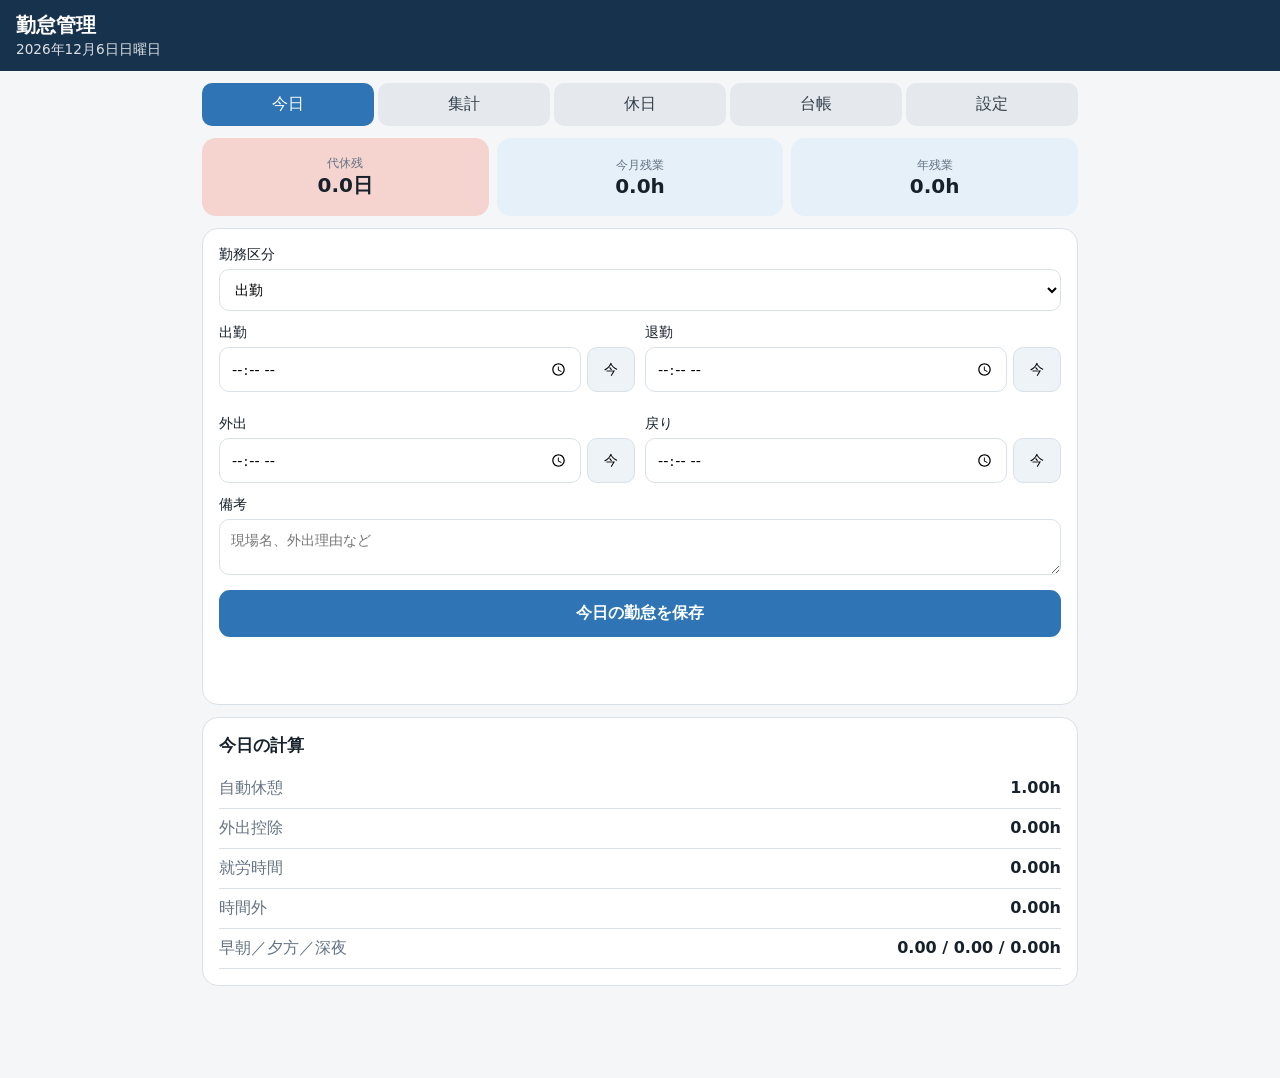
==== index (1).html @ b5100d6b "Add files via upload" ====
<!doctype html>
<html lang="ja">
<head>
  <meta charset="utf-8">
  <meta name="viewport" content="width=device-width,initial-scale=1,viewport-fit=cover">
  <meta name="theme-color" content="#17324d">
  <meta name="description" content="個人・小規模事業者向け勤怠管理PWA">
  <style>
:root{--navy:#17324d;--blue:#2f75b5;--bg:#f4f6f8;--card:#fff;--text:#17212b;--muted:#657383;--border:#d9e1e8;--danger:#f5d4d0;--warn:#fce7c2;--success:#dcefd8;--accent:#e5f0f8}*{box-sizing:border-box}body{margin:0;font-family:system-ui,-apple-system,"Segoe UI",sans-serif;background:var(--bg);color:var(--text)}button,input,select,textarea{font:inherit}.app-header{position:sticky;top:0;z-index:10;background:var(--navy);color:#fff;padding:12px 16px;display:flex;justify-content:space-between;align-items:center}.app-header h1{margin:0;font-size:1.25rem}.app-header p{margin:2px 0 0;font-size:.85rem;opacity:.85}main{max-width:900px;margin:auto;padding:12px 12px 80px}.tabs{display:grid;grid-template-columns:repeat(5,1fr);gap:4px;margin-bottom:12px}.tab{border:0;padding:11px 4px;border-radius:10px;background:#e5e9ed;color:#34404c}.tab.active{background:var(--blue);color:#fff}.view{display:none}.view.active{display:block}.card{background:var(--card);border:1px solid var(--border);border-radius:16px;padding:16px;margin-bottom:12px}.card h2{font-size:1.05rem;margin:0 0 12px}.status-grid{display:grid;grid-template-columns:repeat(3,1fr);gap:8px;margin-bottom:12px}.status-grid.four{grid-template-columns:repeat(4,1fr)}.metric{background:var(--accent);border-radius:14px;padding:12px;text-align:center;min-height:78px;display:flex;flex-direction:column;justify-content:center}.metric span{font-size:.78rem;color:var(--muted)}.metric strong{font-size:1.25rem}.metric.danger{background:var(--danger)}.metric.warning{background:var(--warn)}.metric.success{background:var(--success)}label{display:block;font-size:.9rem;margin-bottom:12px}input,select,textarea{width:100%;margin-top:5px;border:1px solid var(--border);border-radius:10px;padding:11px;background:#fff}input[type=time],input[type=month]{min-width:0}.time-grid{display:grid;grid-template-columns:1fr 1fr;gap:10px}.time-row{display:grid;grid-template-columns:1fr 48px;gap:6px}.time-row input{margin-top:5px}.now{margin-top:5px;border:1px solid var(--border);border-radius:10px;background:#eef3f7}.primary{border:0;border-radius:11px;padding:13px;background:var(--blue);color:#fff;font-weight:700;width:100%}.ghost{border:1px solid #fff;background:transparent;color:#fff;border-radius:10px;padding:8px}.message{min-height:1.2em;color:#176b3a}.summary-list{margin:0}.summary-list div{display:flex;justify-content:space-between;border-bottom:1px solid var(--border);padding:9px 0}.summary-list dt{color:var(--muted)}.summary-list dd{margin:0;font-weight:700}.progress{height:12px;border-radius:20px;background:#e4e8ec;overflow:hidden}.progress div{height:100%;width:0;background:var(--blue);transition:width .2s}.table-wrap{overflow:auto}.table-wrap table{border-collapse:collapse;width:100%;min-width:560px}.table-wrap th,.table-wrap td{border-bottom:1px solid var(--border);padding:9px 7px;text-align:right;white-space:nowrap}.table-wrap th:first-child,.table-wrap td:first-child{text-align:left}.section-head{display:flex;justify-content:space-between;gap:12px;align-items:center}.section-head input{width:auto;margin:0}.hint{color:var(--muted);font-size:.85rem}.calendar-grid{display:grid;grid-template-columns:repeat(7,1fr);gap:5px}.day{border:1px solid var(--border);border-radius:9px;background:#fff;min-height:58px;padding:5px;text-align:left}.day small{display:block;color:var(--muted)}.day.holiday{background:var(--danger)}.day.company{background:var(--warn)}.day.work{background:#f5f9fc}.day.outside{opacity:.3}.settings-grid{display:grid;grid-template-columns:1fr 1fr;gap:0 12px}.settings-grid h2,.settings-grid button{grid-column:1/-1}.button-row{display:flex;flex-wrap:wrap;gap:8px}.button-row button,.file-button{border:1px solid var(--border);border-radius:10px;background:#fff;padding:10px 12px;cursor:pointer}.file-button input{display:none}.danger-button{color:#9c0006!important;background:#f8dddd!important}dialog{border:0;border-radius:16px;width:min(92vw,420px)}dialog::backdrop{background:#0008}dialog form{padding:4px}.type-出勤{background:#e2f0d9}.type-休日出勤{background:#f4cccc}.type-公休{background:#e7e6e6}.type-有休{background:#fff2cc}.type-代休{background:#e4dfec}@media(max-width:620px){.status-grid.four{grid-template-columns:1fr 1fr}.metric strong{font-size:1.1rem}.settings-grid{grid-template-columns:1fr}.time-grid{grid-template-columns:1fr 1fr}.tabs{position:sticky;top:66px;z-index:9}.tab{font-size:.82rem}.calendar-grid{gap:3px}.day{min-height:52px;font-size:.85rem}}

  </style>
  <title>勤怠管理</title>
</head>
<body>
  <header class="app-header">
    <div>
      <h1>勤怠管理</h1>
      <p id="todayLabel"></p>
    </div>
    <button id="installBtn" class="ghost" hidden>ホーム画面に追加</button>
  </header>

  <main>
    <nav class="tabs" aria-label="画面切替">
      <button class="tab active" data-view="today">今日</button>
      <button class="tab" data-view="dashboard">集計</button>
      <button class="tab" data-view="calendar">休日</button>
      <button class="tab" data-view="ledger">台帳</button>
      <button class="tab" data-view="settings">設定</button>
    </nav>

    <section id="view-today" class="view active">
      <div class="status-grid">
        <article class="metric danger"><span>代休残</span><strong id="metricComp">0.0日</strong></article>
        <article class="metric"><span>今月残業</span><strong id="metricMonthOt">0.0h</strong></article>
        <article class="metric"><span>年残業</span><strong id="metricYearOt">0.0h</strong></article>
      </div>

      <article class="card input-card">
        <label>勤務区分
          <select id="workType">
            <option>出勤</option><option>休日出勤</option><option>公休</option><option>有休</option><option>代休</option><option>特休</option>
          </select>
        </label>

        <div class="time-grid">
          <label>出勤<div class="time-row"><input id="start" type="time"><button class="now" data-target="start">今</button></div></label>
          <label>退勤<div class="time-row"><input id="end" type="time"><button class="now" data-target="end">今</button></div></label>
          <label>外出<div class="time-row"><input id="out" type="time"><button class="now" data-target="out">今</button></div></label>
          <label>戻り<div class="time-row"><input id="back" type="time"><button class="now" data-target="back">今</button></div></label>
        </div>

        <label>備考<textarea id="note" rows="2" placeholder="現場名、外出理由など"></textarea></label>
        <button id="saveToday" class="primary">今日の勤怠を保存</button>
        <p id="saveMessage" class="message" aria-live="polite"></p>
      </article>

      <article class="card summary-card">
        <h2>今日の計算</h2>
        <dl class="summary-list">
          <div><dt>自動休憩</dt><dd id="todayBreak">0.00h</dd></div>
          <div><dt>外出控除</dt><dd id="todayOutside">0.00h</dd></div>
          <div><dt>就労時間</dt><dd id="todayWork">0.00h</dd></div>
          <div><dt>時間外</dt><dd id="todayOt">0.00h</dd></div>
          <div><dt>早朝／夕方／深夜</dt><dd id="todayBands">0.00 / 0.00 / 0.00h</dd></div>
        </dl>
      </article>
    </section>

    <section id="view-dashboard" class="view">
      <div class="status-grid four">
        <article class="metric danger"><span>代休残</span><strong id="dashComp">0.0日</strong></article>
        <article class="metric"><span>予定休日</span><strong id="dashPlanned">0日</strong></article>
        <article class="metric warning"><span>休日出勤</span><strong id="dashHolidayWork">0日</strong></article>
        <article class="metric success"><span>実質休日</span><strong id="dashActualHoliday">0日</strong></article>
      </div>
      <article class="card">
        <h2>36協定進捗</h2>
        <div class="progress"><div id="yearOtBar"></div></div>
        <p id="yearOtText"></p>
      </article>
      <article class="card">
        <h2>月次一覧</h2>
        <div class="table-wrap"><table><thead><tr><th>月度</th><th>就労</th><th>残業</th><th>休日出勤</th><th>代休残</th></tr></thead><tbody id="monthRows"></tbody></table></div>
      </article>
    </section>

    <section id="view-calendar" class="view">
      <article class="card">
        <div class="section-head"><h2>会社カレンダー</h2><input id="calendarMonth" type="month"></div>
        <p class="hint">初期値は土曜＝所定休日、日曜＝法定休日です。日付を押して変更します。</p>
        <div id="calendarGrid" class="calendar-grid"></div>
      </article>
    </section>

    <section id="view-ledger" class="view">
      <article class="card">
        <div class="section-head"><h2>勤怠台帳</h2><input id="ledgerMonth" type="month"></div>
        <div class="table-wrap"><table><thead><tr><th>日付</th><th>区分</th><th>出勤</th><th>退勤</th><th>就労</th><th>残業</th><th>代休残</th></tr></thead><tbody id="ledgerRows"></tbody></table></div>
      </article>
    </section>

    <section id="view-settings" class="view">
      <article class="card settings-grid">
        <h2>一括設定</h2>
        <label>年度開始年<input id="fiscalYear" type="number" min="2020" max="2100"></label>
        <label>年間休日目標<input id="annualHolidayTarget" type="number" step="1"></label>
        <label>標準就労時間(h)<input id="standardHours" type="number" step="0.25"></label>
        <label>基本休憩(h)<input id="baseBreak" type="number" step="0.25"></label>
        <label>夜間追加休憩(h)<input id="extraBreak" type="number" step="0.25"></label>
        <label>追加休憩判定<input id="extraBreakAfter" type="time"></label>
        <label>丸め単位(分)<input id="roundMinutes" type="number" step="5"></label>
        <label>出勤丸め<select id="roundStart"><option>切上</option><option>切捨</option><option>四捨五入</option></select></label>
        <label>退勤丸め<select id="roundEnd"><option>切上</option><option>切捨</option><option>四捨五入</option></select></label>
        <label>早朝開始<input id="earlyStart" type="time"></label>
        <label>標準開始<input id="normalStart" type="time"></label>
        <label>標準終了<input id="normalEnd" type="time"></label>
        <label>深夜開始<input id="nightStart" type="time"></label>
        <label>月残業上限(h)<input id="monthOtLimit" type="number"></label>
        <label>年残業上限(h)<input id="yearOtLimit" type="number"></label>
        <button id="saveSettings" class="primary">設定を保存</button>
      </article>

      <article class="card">
        <h2>バックアップ</h2>
        <div class="button-row">
          <button id="exportJson">JSON保存</button>
          <label class="file-button">JSON読込<input id="importJson" type="file" accept="application/json"></label>
          <button id="exportCsv">CSV出力</button>
          <button id="resetData" class="danger-button">全データ初期化</button>
        </div>
      </article>
    </section>
  </main>

  <dialog id="holidayDialog">
    <form method="dialog">
      <h2 id="holidayDateLabel">休日設定</h2>
      <label>区分<select id="holidayType"><option>勤務日</option><option>所定休日</option><option>法定休日</option><option>会社休業日</option></select></label>
      <label>名称<input id="holidayName" placeholder="祝日、夏季休暇など"></label>
      <div class="button-row"><button value="cancel">取消</button><button id="saveHoliday" value="default" class="primary">保存</button></div>
    </form>
  </dialog>

  <script>
'use strict';
const KEY='attendancePwaV2';
const defaults={settings:{fiscalYear:new Date().getFullYear(),annualHolidayTarget:110,standardHours:8,baseBreak:1,extraBreak:.25,extraBreakAfter:'18:00',roundMinutes:15,roundStart:'切上',roundEnd:'切捨',earlyStart:'05:00',normalStart:'08:30',normalEnd:'17:30',nightStart:'22:00',monthOtLimit:45,yearOtLimit:360},records:{},calendar:{}};
let state=load();let deferredPrompt=null;let dialogDate='';
const $=id=>document.getElementById(id);
function load(){try{return Object.assign({},defaults,JSON.parse(localStorage.getItem(KEY)||'{}'),{settings:Object.assign({},defaults.settings,JSON.parse(localStorage.getItem(KEY)||'{}').settings||{})});}catch{return structuredClone(defaults)}}
function persist(){localStorage.setItem(KEY,JSON.stringify(state));}
function iso(d=new Date()){return `${d.getFullYear()}-${String(d.getMonth()+1).padStart(2,'0')}-${String(d.getDate()).padStart(2,'0')}`}
function hm(date=new Date()){return `${String(date.getHours()).padStart(2,'0')}:${String(date.getMinutes()).padStart(2,'0')}`}
function mins(t){if(!t)return null;const [h,m]=t.split(':').map(Number);return h*60+m}
function roundTime(t,unit,mode){if(!t)return'';const v=mins(t);let r=mode==='切上'?Math.ceil(v/unit)*unit:mode==='切捨'?Math.floor(v/unit)*unit:Math.round(v/unit)*unit;r%=1440;return `${String(Math.floor(r/60)).padStart(2,'0')}:${String(r%60).padStart(2,'0')}`}
function duration(a,b){let x=mins(a),y=mins(b);if(x==null||y==null)return 0;if(y<x)y+=1440;return (y-x)/60}
function overlap(start,end,bs,be){let s=mins(start),e=mins(end),a=mins(bs),b=mins(be);if([s,e,a,b].some(v=>v==null))return 0;if(e<s)e+=1440;if(b<=a)b+=1440;let total=Math.max(0,Math.min(e,b)-Math.max(s,a));total+=Math.max(0,Math.min(e,b+1440)-Math.max(s,a+1440));return total/60}
function fiscalBounds(){const y=+state.settings.fiscalYear;return [new Date(y,3,21),new Date(y+1,3,20)]}
function fiscalMonthIndex(date){const [start]=fiscalBounds();let i=(date.getFullYear()-start.getFullYear())*12+date.getMonth()-start.getMonth();if(date.getDate()<21)i--;return Math.max(0,Math.min(11,i))}
function fiscalMonthLabel(i){return `${((3+i)%12)+1}月度`}
function defaultHoliday(date){const day=date.getDay();if(day===0)return{type:'法定休日',name:''};if(day===6)return{type:'所定休日',name:''};return{type:'勤務日',name:''}}
function holidayFor(key){const d=new Date(key+'T00:00:00');return state.calendar[key]||defaultHoliday(d)}
function calcRecord(key,rec={}){const s=state.settings;const rs=roundTime(rec.start,s.roundMinutes,s.roundStart),re=roundTime(rec.end,s.roundMinutes,s.roundEnd);const isWork=['出勤','休日出勤'].includes(rec.type);const extra=(rec.end&&rec.start&&(mins(rec.end)<mins(rec.start)||mins(rec.end)>=mins(s.extraBreakAfter)))?s.extraBreak:0;const br=isWork?s.baseBreak+extra:0;const outside=duration(rec.out,rec.back);const gross=duration(rs,re);const work=Math.max(0,gross-br-outside);const standard=rec.type==='出勤'?s.standardHours:0;const overtime=Math.max(0,work-standard);let early=overlap(rs,re,s.earlyStart,s.normalStart),evening=overlap(rs,re,s.normalEnd,s.nightStart),night=overlap(rs,re,s.nightStart,s.earlyStart);if(rec.out&&rec.back){early=Math.max(0,early-overlap(rec.out,rec.back,s.earlyStart,s.normalStart));evening=Math.max(0,evening-overlap(rec.out,rec.back,s.normalEnd,s.nightStart));night=Math.max(0,night-overlap(rec.out,rec.back,s.nightStart,s.earlyStart));}const hol=holidayFor(key);const holidayWork=isWork&&hol.type!=='勤務日'?work:0;const compEarn=rec.type==='休日出勤'&&holidayWork>0?1:0;const compUse=rec.type==='代休'?1:0;return{rs,re,breakHours:br,outside,work,standard,overtime,early,evening,night,holidayWork,compEarn,compUse,hol}}
function allKeys(){const [a,b]=fiscalBounds(),arr=[];for(let d=new Date(a);d<=b;d.setDate(d.getDate()+1))arr.push(iso(d));return arr}
function stats(){let comp=0,yearOt=0,holidayWorkDays=0,planned=0,actualHoliday=0;const months=Array.from({length:12},(_,i)=>({label:fiscalMonthLabel(i),work:0,ot:0,holidayWork:0,comp:0}));for(const key of allKeys()){const rec=state.records[key]||{};const c=calcRecord(key,rec);if(c.hol.type!=='勤務日')planned++;comp+=c.compEarn-c.compUse;yearOt+=c.overtime;if(c.compEarn)holidayWorkDays++;const i=fiscalMonthIndex(new Date(key+'T00:00:00'));months[i].work+=c.work;months[i].ot+=c.overtime;months[i].holidayWork+=c.compEarn;months[i].comp=comp;}actualHoliday=planned-holidayWorkDays+Object.values(state.records).filter(r=>r.type==='代休').length;return{comp,yearOt,holidayWorkDays,planned,actualHoliday,months}}
function monthStats(date=new Date()){const i=fiscalMonthIndex(date);return stats().months[i]}
function renderToday(){const key=iso(),rec=state.records[key]||{type:'出勤'};$('todayLabel').textContent=new Intl.DateTimeFormat('ja-JP',{dateStyle:'full'}).format(new Date());$('workType').value=rec.type||'出勤';['start','end','out','back','note'].forEach(id=>$(id).value=rec[id]||'');const c=calcRecord(key,rec),st=stats(),ms=monthStats();$('metricComp').textContent=st.comp.toFixed(1)+'日';$('metricMonthOt').textContent=ms.ot.toFixed(1)+'h';$('metricYearOt').textContent=st.yearOt.toFixed(1)+'h';$('todayBreak').textContent=c.breakHours.toFixed(2)+'h';$('todayOutside').textContent=c.outside.toFixed(2)+'h';$('todayWork').textContent=c.work.toFixed(2)+'h';$('todayOt').textContent=c.overtime.toFixed(2)+'h';$('todayBands').textContent=`${c.early.toFixed(2)} / ${c.evening.toFixed(2)} / ${c.night.toFixed(2)}h`;}
function renderDashboard(){const st=stats();$('dashComp').textContent=st.comp.toFixed(1)+'日';$('dashPlanned').textContent=st.planned+'日';$('dashHolidayWork').textContent=st.holidayWorkDays+'日';$('dashActualHoliday').textContent=st.actualHoliday+'日';const pct=Math.min(100,st.yearOt/state.settings.yearOtLimit*100);$('yearOtBar').style.width=pct+'%';$('yearOtText').textContent=`${st.yearOt.toFixed(1)} / ${state.settings.yearOtLimit} h（残り ${(state.settings.yearOtLimit-st.yearOt).toFixed(1)} h）`;$('monthRows').innerHTML=st.months.map(m=>`<tr><td>${m.label}</td><td>${m.work.toFixed(1)}</td><td>${m.ot.toFixed(1)}</td><td>${m.holidayWork}</td><td>${m.comp.toFixed(1)}</td></tr>`).join('');}
function renderCalendar(){const val=$('calendarMonth').value||iso().slice(0,7);$('calendarMonth').value=val;const [y,m]=val.split('-').map(Number),first=new Date(y,m-1,1),start=new Date(y,m-1,1-first.getDay()),cells=[];for(let i=0;i<42;i++){const d=new Date(start);d.setDate(start.getDate()+i);const key=iso(d),h=holidayFor(key),cls=d.getMonth()!==m-1?'outside':h.type==='勤務日'?'work':h.type==='会社休業日'?'company':'holiday';cells.push(`<button class="day ${cls}" data-date="${key}"><b>${d.getDate()}</b><small>${h.name||h.type}</small></button>`)}$('calendarGrid').innerHTML=cells.join('');document.querySelectorAll('.day').forEach(b=>b.addEventListener('click',()=>openHoliday(b.dataset.date)));}
function renderLedger(){const val=$('ledgerMonth').value||iso().slice(0,7);$('ledgerMonth').value=val;const [y,m]=val.split('-').map(Number),days=new Date(y,m,0).getDate();let comp=0;for(const key of allKeys()){const c=calcRecord(key,state.records[key]||{});comp+=c.compEarn-c.compUse;if(key.slice(0,7)===val){const r=state.records[key]||{},tr=document.createElement('tr');tr.className='type-'+(r.type||'');tr.innerHTML=`<td>${key.slice(5)} (${holidayFor(key).type})</td><td>${r.type||''}</td><td>${r.start||''}</td><td>${r.end||''}</td><td>${c.work.toFixed(2)}</td><td>${c.overtime.toFixed(2)}</td><td>${comp.toFixed(1)}</td>`;$('ledgerRows').appendChild(tr)}}if(!$('ledgerRows').children.length)$('ledgerRows').innerHTML='<tr><td colspan="7">データなし</td></tr>';}
function renderSettings(){Object.keys(state.settings).forEach(k=>{const el=$(k);if(el)el.value=state.settings[k]});}
function renderAll(){renderToday();renderDashboard();renderCalendar();$('ledgerRows').innerHTML='';renderLedger();renderSettings();}
function openHoliday(key){dialogDate=key;const h=holidayFor(key);$('holidayDateLabel').textContent=key;$('holidayType').value=h.type;$('holidayName').value=h.name||'';$('holidayDialog').showModal();}
function saveToday(){const key=iso();state.records[key]={type:$('workType').value,start:$('start').value,end:$('end').value,out:$('out').value,back:$('back').value,note:$('note').value};persist();renderAll();$('saveMessage').textContent='保存しました';setTimeout(()=>$('saveMessage').textContent='',1800)}
function saveSettings(){Object.keys(state.settings).forEach(k=>{const el=$(k);if(!el)return;state.settings[k]=el.type==='number'?Number(el.value):el.value});persist();renderAll();alert('設定を保存しました')}
function download(name,text,type){const a=document.createElement('a');a.href=URL.createObjectURL(new Blob([text],{type}));a.download=name;a.click();URL.revokeObjectURL(a.href)}
function exportCsv(){const rows=[['日付','勤務区分','出勤','退勤','外出','戻り','備考']];Object.entries(state.records).sort().forEach(([k,r])=>rows.push([k,r.type||'',r.start||'',r.end||'',r.out||'',r.back||'',r.note||'']));download('attendance.csv','\ufeff'+rows.map(r=>r.map(v=>`"${String(v).replaceAll('"','""')}"`).join(',')).join('\n'),'text/csv')}
function setup(){document.querySelectorAll('.tab').forEach(b=>b.addEventListener('click',()=>{document.querySelectorAll('.tab,.view').forEach(x=>x.classList.remove('active'));b.classList.add('active');$('view-'+b.dataset.view).classList.add('active');if(b.dataset.view==='ledger'){$('ledgerRows').innerHTML='';renderLedger()}}));document.querySelectorAll('.now').forEach(b=>b.addEventListener('click',e=>{e.preventDefault();$(b.dataset.target).value=hm();renderToday()}));['workType','start','end','out','back'].forEach(id=>$(id).addEventListener('change',renderToday));$('saveToday').addEventListener('click',saveToday);$('calendarMonth').addEventListener('change',renderCalendar);$('ledgerMonth').addEventListener('change',()=>{$('ledgerRows').innerHTML='';renderLedger()});$('saveHoliday').addEventListener('click',()=>{state.calendar[dialogDate]={type:$('holidayType').value,name:$('holidayName').value};persist();renderAll()});$('saveSettings').addEventListener('click',saveSettings);$('exportJson').addEventListener('click',()=>download('attendance-backup.json',JSON.stringify(state,null,2),'application/json'));$('importJson').addEventListener('change',e=>{const f=e.target.files[0];if(!f)return;const r=new FileReader();r.onload=()=>{state=JSON.parse(r.result);persist();renderAll();alert('復元しました')};r.readAsText(f)});$('exportCsv').addEventListener('click',exportCsv);$('resetData').addEventListener('click',()=>{if(confirm('すべてのデータを削除しますか？')){state=structuredClone(defaults);persist();renderAll()}});window.addEventListener('beforeinstallprompt',e=>{e.preventDefault();deferredPrompt=e;$('installBtn').hidden=false});$('installBtn').addEventListener('click',async()=>{if(deferredPrompt){deferredPrompt.prompt();await deferredPrompt.userChoice;deferredPrompt=null;$('installBtn').hidden=true}});renderAll();}
setup();

  </script>
</body>
</html>
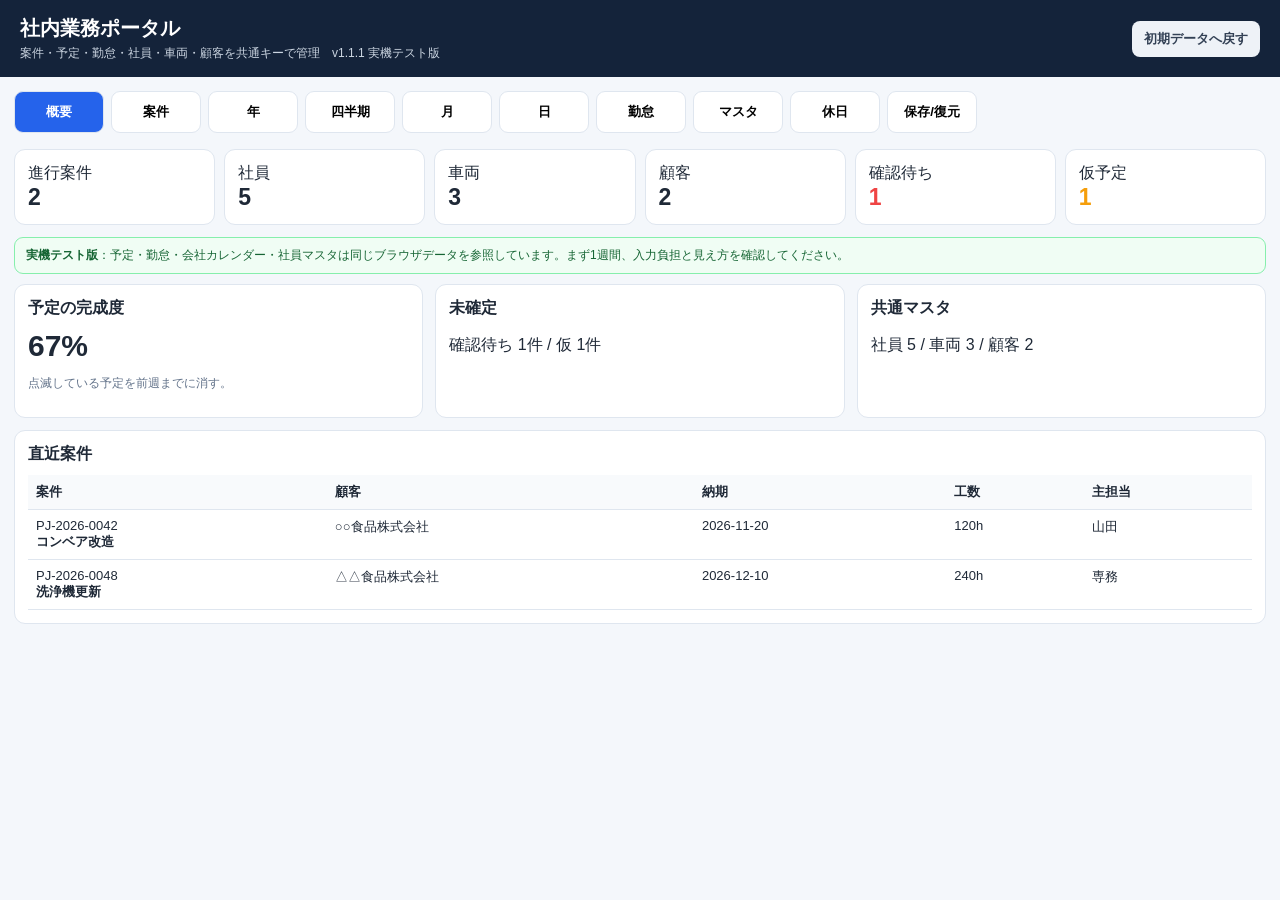
==== commit e9c594a3: "Add files via upload" ====
--- a/index (1).html
+++ b/index (1).html
@@ -1,184 +1,51 @@
 <!doctype html>
 <html lang="ja">
 <head>
-  <meta charset="utf-8">
-  <meta name="viewport" content="width=device-width,initial-scale=1,viewport-fit=cover">
-  <meta name="theme-color" content="#17324d">
-  <meta name="description" content="個人・小規模事業者向け勤怠管理PWA">
-  <style>
-:root{--navy:#17324d;--blue:#2f75b5;--bg:#f4f6f8;--card:#fff;--text:#17212b;--muted:#657383;--border:#d9e1e8;--danger:#f5d4d0;--warn:#fce7c2;--success:#dcefd8;--accent:#e5f0f8}*{box-sizing:border-box}body{margin:0;font-family:system-ui,-apple-system,"Segoe UI",sans-serif;background:var(--bg);color:var(--text)}button,input,select,textarea{font:inherit}.app-header{position:sticky;top:0;z-index:10;background:var(--navy);color:#fff;padding:12px 16px;display:flex;justify-content:space-between;align-items:center}.app-header h1{margin:0;font-size:1.25rem}.app-header p{margin:2px 0 0;font-size:.85rem;opacity:.85}main{max-width:900px;margin:auto;padding:12px 12px 80px}.tabs{display:grid;grid-template-columns:repeat(5,1fr);gap:4px;margin-bottom:12px}.tab{border:0;padding:11px 4px;border-radius:10px;background:#e5e9ed;color:#34404c}.tab.active{background:var(--blue);color:#fff}.view{display:none}.view.active{display:block}.card{background:var(--card);border:1px solid var(--border);border-radius:16px;padding:16px;margin-bottom:12px}.card h2{font-size:1.05rem;margin:0 0 12px}.status-grid{display:grid;grid-template-columns:repeat(3,1fr);gap:8px;margin-bottom:12px}.status-grid.four{grid-template-columns:repeat(4,1fr)}.metric{background:var(--accent);border-radius:14px;padding:12px;text-align:center;min-height:78px;display:flex;flex-direction:column;justify-content:center}.metric span{font-size:.78rem;color:var(--muted)}.metric strong{font-size:1.25rem}.metric.danger{background:var(--danger)}.metric.warning{background:var(--warn)}.metric.success{background:var(--success)}label{display:block;font-size:.9rem;margin-bottom:12px}input,select,textarea{width:100%;margin-top:5px;border:1px solid var(--border);border-radius:10px;padding:11px;background:#fff}input[type=time],input[type=month]{min-width:0}.time-grid{display:grid;grid-template-columns:1fr 1fr;gap:10px}.time-row{display:grid;grid-template-columns:1fr 48px;gap:6px}.time-row input{margin-top:5px}.now{margin-top:5px;border:1px solid var(--border);border-radius:10px;background:#eef3f7}.primary{border:0;border-radius:11px;padding:13px;background:var(--blue);color:#fff;font-weight:700;width:100%}.ghost{border:1px solid #fff;background:transparent;color:#fff;border-radius:10px;padding:8px}.message{min-height:1.2em;color:#176b3a}.summary-list{margin:0}.summary-list div{display:flex;justify-content:space-between;border-bottom:1px solid var(--border);padding:9px 0}.summary-list dt{color:var(--muted)}.summary-list dd{margin:0;font-weight:700}.progress{height:12px;border-radius:20px;background:#e4e8ec;overflow:hidden}.progress div{height:100%;width:0;background:var(--blue);transition:width .2s}.table-wrap{overflow:auto}.table-wrap table{border-collapse:collapse;width:100%;min-width:560px}.table-wrap th,.table-wrap td{border-bottom:1px solid var(--border);padding:9px 7px;text-align:right;white-space:nowrap}.table-wrap th:first-child,.table-wrap td:first-child{text-align:left}.section-head{display:flex;justify-content:space-between;gap:12px;align-items:center}.section-head input{width:auto;margin:0}.hint{color:var(--muted);font-size:.85rem}.calendar-grid{display:grid;grid-template-columns:repeat(7,1fr);gap:5px}.day{border:1px solid var(--border);border-radius:9px;background:#fff;min-height:58px;padding:5px;text-align:left}.day small{display:block;color:var(--muted)}.day.holiday{background:var(--danger)}.day.company{background:var(--warn)}.day.work{background:#f5f9fc}.day.outside{opacity:.3}.settings-grid{display:grid;grid-template-columns:1fr 1fr;gap:0 12px}.settings-grid h2,.settings-grid button{grid-column:1/-1}.button-row{display:flex;flex-wrap:wrap;gap:8px}.button-row button,.file-button{border:1px solid var(--border);border-radius:10px;background:#fff;padding:10px 12px;cursor:pointer}.file-button input{display:none}.danger-button{color:#9c0006!important;background:#f8dddd!important}dialog{border:0;border-radius:16px;width:min(92vw,420px)}dialog::backdrop{background:#0008}dialog form{padding:4px}.type-出勤{background:#e2f0d9}.type-休日出勤{background:#f4cccc}.type-公休{background:#e7e6e6}.type-有休{background:#fff2cc}.type-代休{background:#e4dfec}@media(max-width:620px){.status-grid.four{grid-template-columns:1fr 1fr}.metric strong{font-size:1.1rem}.settings-grid{grid-template-columns:1fr}.time-grid{grid-template-columns:1fr 1fr}.tabs{position:sticky;top:66px;z-index:9}.tab{font-size:.82rem}.calendar-grid{gap:3px}.day{min-height:52px;font-size:.85rem}}
-
-  </style>
-  <title>勤怠管理</title>
+<meta charset="utf-8">
+<meta name="viewport" content="width=device-width,initial-scale=1">
+<title>社内業務ポータル v1.1.4</title>
+<link rel="stylesheet" href="style.css?v=114">
 </head>
 <body>
-  <header class="app-header">
-    <div>
-      <h1>勤怠管理</h1>
-      <p id="todayLabel"></p>
-    </div>
-    <button id="installBtn" class="ghost" hidden>ホーム画面に追加</button>
-  </header>
+<header>
+  <div>
+    <div class="brand">社内業務ポータル</div>
+    <div class="sub">案件・予定・勤怠・社員・車両・顧客を共通キーで管理　v1.1.1 実機テスト版</div>
+  </div>
+  <button id="resetBtn" class="ghost">初期データへ戻す</button>
+</header>
 
-  <main>
-    <nav class="tabs" aria-label="画面切替">
-      <button class="tab active" data-view="today">今日</button>
-      <button class="tab" data-view="dashboard">集計</button>
-      <button class="tab" data-view="calendar">休日</button>
-      <button class="tab" data-view="ledger">台帳</button>
-      <button class="tab" data-view="settings">設定</button>
-    </nav>
+<main>
+  <nav class="tabs" id="tabs">
+    <button class="tab active" data-view="dashboard">概要</button>
+    <button class="tab" data-view="projects">案件</button>
+    <button class="tab" data-view="year">年</button>
+    <button class="tab" data-view="quarter">四半期</button>
+    <button class="tab" data-view="month">月</button>
+    <button class="tab" data-view="day">日</button>
+    <button class="tab" data-view="attendance">勤怠</button>
+    <button class="tab" data-view="masters">マスタ</button>
+    <button class="tab" data-view="holidays">休日</button>
+    <button class="tab" data-view="backup">保存/復元</button>
+  </nav>
 
-    <section id="view-today" class="view active">
-      <div class="status-grid">
-        <article class="metric danger"><span>代休残</span><strong id="metricComp">0.0日</strong></article>
-        <article class="metric"><span>今月残業</span><strong id="metricMonthOt">0.0h</strong></article>
-        <article class="metric"><span>年残業</span><strong id="metricYearOt">0.0h</strong></article>
-      </div>
+  <section id="summary" class="summary"></section>
 
-      <article class="card input-card">
-        <label>勤務区分
-          <select id="workType">
-            <option>出勤</option><option>休日出勤</option><option>公休</option><option>有休</option><option>代休</option><option>特休</option>
-          </select>
-        </label>
+  <section id="dashboard" class="view"></section>
+  <section id="projects" class="view hidden"></section>
+  <section id="year" class="view hidden"></section>
+  <section id="quarter" class="view hidden"></section>
+  <section id="month" class="view hidden"></section>
+  <section id="day" class="view hidden"></section>
+  <section id="attendance" class="view hidden"></section>
+  <section id="masters" class="view hidden"></section>
+  <section id="holidays" class="view hidden"></section>
+  <section id="backup" class="view hidden"></section>
+</main>
+<div id="modal" class="modal hidden"><div class="modal-backdrop" data-modal-close></div><div class="modal-card"><div class="modal-head"><h3 id="modalTitle">編集</h3><button class="modal-x" data-modal-close>×</button></div><div id="modalBody" class="modal-body"></div><div class="modal-foot"><button id="modalCancel" class="ghost">キャンセル</button><button id="modalSave" class="primary">保存</button></div></div></div>
 
-        <div class="time-grid">
-          <label>出勤<div class="time-row"><input id="start" type="time"><button class="now" data-target="start">今</button></div></label>
-          <label>退勤<div class="time-row"><input id="end" type="time"><button class="now" data-target="end">今</button></div></label>
-          <label>外出<div class="time-row"><input id="out" type="time"><button class="now" data-target="out">今</button></div></label>
-          <label>戻り<div class="time-row"><input id="back" type="time"><button class="now" data-target="back">今</button></div></label>
-        </div>
-
-        <label>備考<textarea id="note" rows="2" placeholder="現場名、外出理由など"></textarea></label>
-        <button id="saveToday" class="primary">今日の勤怠を保存</button>
-        <p id="saveMessage" class="message" aria-live="polite"></p>
-      </article>
-
-      <article class="card summary-card">
-        <h2>今日の計算</h2>
-        <dl class="summary-list">
-          <div><dt>自動休憩</dt><dd id="todayBreak">0.00h</dd></div>
-          <div><dt>外出控除</dt><dd id="todayOutside">0.00h</dd></div>
-          <div><dt>就労時間</dt><dd id="todayWork">0.00h</dd></div>
-          <div><dt>時間外</dt><dd id="todayOt">0.00h</dd></div>
-          <div><dt>早朝／夕方／深夜</dt><dd id="todayBands">0.00 / 0.00 / 0.00h</dd></div>
-        </dl>
-      </article>
-    </section>
-
-    <section id="view-dashboard" class="view">
-      <div class="status-grid four">
-        <article class="metric danger"><span>代休残</span><strong id="dashComp">0.0日</strong></article>
-        <article class="metric"><span>予定休日</span><strong id="dashPlanned">0日</strong></article>
-        <article class="metric warning"><span>休日出勤</span><strong id="dashHolidayWork">0日</strong></article>
-        <article class="metric success"><span>実質休日</span><strong id="dashActualHoliday">0日</strong></article>
-      </div>
-      <article class="card">
-        <h2>36協定進捗</h2>
-        <div class="progress"><div id="yearOtBar"></div></div>
-        <p id="yearOtText"></p>
-      </article>
-      <article class="card">
-        <h2>月次一覧</h2>
-        <div class="table-wrap"><table><thead><tr><th>月度</th><th>就労</th><th>残業</th><th>休日出勤</th><th>代休残</th></tr></thead><tbody id="monthRows"></tbody></table></div>
-      </article>
-    </section>
-
-    <section id="view-calendar" class="view">
-      <article class="card">
-        <div class="section-head"><h2>会社カレンダー</h2><input id="calendarMonth" type="month"></div>
-        <p class="hint">初期値は土曜＝所定休日、日曜＝法定休日です。日付を押して変更します。</p>
-        <div id="calendarGrid" class="calendar-grid"></div>
-      </article>
-    </section>
-
-    <section id="view-ledger" class="view">
-      <article class="card">
-        <div class="section-head"><h2>勤怠台帳</h2><input id="ledgerMonth" type="month"></div>
-        <div class="table-wrap"><table><thead><tr><th>日付</th><th>区分</th><th>出勤</th><th>退勤</th><th>就労</th><th>残業</th><th>代休残</th></tr></thead><tbody id="ledgerRows"></tbody></table></div>
-      </article>
-    </section>
-
-    <section id="view-settings" class="view">
-      <article class="card settings-grid">
-        <h2>一括設定</h2>
-        <label>年度開始年<input id="fiscalYear" type="number" min="2020" max="2100"></label>
-        <label>年間休日目標<input id="annualHolidayTarget" type="number" step="1"></label>
-        <label>標準就労時間(h)<input id="standardHours" type="number" step="0.25"></label>
-        <label>基本休憩(h)<input id="baseBreak" type="number" step="0.25"></label>
-        <label>夜間追加休憩(h)<input id="extraBreak" type="number" step="0.25"></label>
-        <label>追加休憩判定<input id="extraBreakAfter" type="time"></label>
-        <label>丸め単位(分)<input id="roundMinutes" type="number" step="5"></label>
-        <label>出勤丸め<select id="roundStart"><option>切上</option><option>切捨</option><option>四捨五入</option></select></label>
-        <label>退勤丸め<select id="roundEnd"><option>切上</option><option>切捨</option><option>四捨五入</option></select></label>
-        <label>早朝開始<input id="earlyStart" type="time"></label>
-        <label>標準開始<input id="normalStart" type="time"></label>
-        <label>標準終了<input id="normalEnd" type="time"></label>
-        <label>深夜開始<input id="nightStart" type="time"></label>
-        <label>月残業上限(h)<input id="monthOtLimit" type="number"></label>
-        <label>年残業上限(h)<input id="yearOtLimit" type="number"></label>
-        <button id="saveSettings" class="primary">設定を保存</button>
-      </article>
-
-      <article class="card">
-        <h2>バックアップ</h2>
-        <div class="button-row">
-          <button id="exportJson">JSON保存</button>
-          <label class="file-button">JSON読込<input id="importJson" type="file" accept="application/json"></label>
-          <button id="exportCsv">CSV出力</button>
-          <button id="resetData" class="danger-button">全データ初期化</button>
-        </div>
-      </article>
-    </section>
-  </main>
-
-  <dialog id="holidayDialog">
-    <form method="dialog">
-      <h2 id="holidayDateLabel">休日設定</h2>
-      <label>区分<select id="holidayType"><option>勤務日</option><option>所定休日</option><option>法定休日</option><option>会社休業日</option></select></label>
-      <label>名称<input id="holidayName" placeholder="祝日、夏季休暇など"></label>
-      <div class="button-row"><button value="cancel">取消</button><button id="saveHoliday" value="default" class="primary">保存</button></div>
-    </form>
-  </dialog>
-
-  <script>
-'use strict';
-const KEY='attendancePwaV2';
-const defaults={settings:{fiscalYear:new Date().getFullYear(),annualHolidayTarget:110,standardHours:8,baseBreak:1,extraBreak:.25,extraBreakAfter:'18:00',roundMinutes:15,roundStart:'切上',roundEnd:'切捨',earlyStart:'05:00',normalStart:'08:30',normalEnd:'17:30',nightStart:'22:00',monthOtLimit:45,yearOtLimit:360},records:{},calendar:{}};
-let state=load();let deferredPrompt=null;let dialogDate='';
-const $=id=>document.getElementById(id);
-function load(){try{return Object.assign({},defaults,JSON.parse(localStorage.getItem(KEY)||'{}'),{settings:Object.assign({},defaults.settings,JSON.parse(localStorage.getItem(KEY)||'{}').settings||{})});}catch{return structuredClone(defaults)}}
-function persist(){localStorage.setItem(KEY,JSON.stringify(state));}
-function iso(d=new Date()){return `${d.getFullYear()}-${String(d.getMonth()+1).padStart(2,'0')}-${String(d.getDate()).padStart(2,'0')}`}
-function hm(date=new Date()){return `${String(date.getHours()).padStart(2,'0')}:${String(date.getMinutes()).padStart(2,'0')}`}
-function mins(t){if(!t)return null;const [h,m]=t.split(':').map(Number);return h*60+m}
-function roundTime(t,unit,mode){if(!t)return'';const v=mins(t);let r=mode==='切上'?Math.ceil(v/unit)*unit:mode==='切捨'?Math.floor(v/unit)*unit:Math.round(v/unit)*unit;r%=1440;return `${String(Math.floor(r/60)).padStart(2,'0')}:${String(r%60).padStart(2,'0')}`}
-function duration(a,b){let x=mins(a),y=mins(b);if(x==null||y==null)return 0;if(y<x)y+=1440;return (y-x)/60}
-function overlap(start,end,bs,be){let s=mins(start),e=mins(end),a=mins(bs),b=mins(be);if([s,e,a,b].some(v=>v==null))return 0;if(e<s)e+=1440;if(b<=a)b+=1440;let total=Math.max(0,Math.min(e,b)-Math.max(s,a));total+=Math.max(0,Math.min(e,b+1440)-Math.max(s,a+1440));return total/60}
-function fiscalBounds(){const y=+state.settings.fiscalYear;return [new Date(y,3,21),new Date(y+1,3,20)]}
-function fiscalMonthIndex(date){const [start]=fiscalBounds();let i=(date.getFullYear()-start.getFullYear())*12+date.getMonth()-start.getMonth();if(date.getDate()<21)i--;return Math.max(0,Math.min(11,i))}
-function fiscalMonthLabel(i){return `${((3+i)%12)+1}月度`}
-function defaultHoliday(date){const day=date.getDay();if(day===0)return{type:'法定休日',name:''};if(day===6)return{type:'所定休日',name:''};return{type:'勤務日',name:''}}
-function holidayFor(key){const d=new Date(key+'T00:00:00');return state.calendar[key]||defaultHoliday(d)}
-function calcRecord(key,rec={}){const s=state.settings;const rs=roundTime(rec.start,s.roundMinutes,s.roundStart),re=roundTime(rec.end,s.roundMinutes,s.roundEnd);const isWork=['出勤','休日出勤'].includes(rec.type);const extra=(rec.end&&rec.start&&(mins(rec.end)<mins(rec.start)||mins(rec.end)>=mins(s.extraBreakAfter)))?s.extraBreak:0;const br=isWork?s.baseBreak+extra:0;const outside=duration(rec.out,rec.back);const gross=duration(rs,re);const work=Math.max(0,gross-br-outside);const standard=rec.type==='出勤'?s.standardHours:0;const overtime=Math.max(0,work-standard);let early=overlap(rs,re,s.earlyStart,s.normalStart),evening=overlap(rs,re,s.normalEnd,s.nightStart),night=overlap(rs,re,s.nightStart,s.earlyStart);if(rec.out&&rec.back){early=Math.max(0,early-overlap(rec.out,rec.back,s.earlyStart,s.normalStart));evening=Math.max(0,evening-overlap(rec.out,rec.back,s.normalEnd,s.nightStart));night=Math.max(0,night-overlap(rec.out,rec.back,s.nightStart,s.earlyStart));}const hol=holidayFor(key);const holidayWork=isWork&&hol.type!=='勤務日'?work:0;const compEarn=rec.type==='休日出勤'&&holidayWork>0?1:0;const compUse=rec.type==='代休'?1:0;return{rs,re,breakHours:br,outside,work,standard,overtime,early,evening,night,holidayWork,compEarn,compUse,hol}}
-function allKeys(){const [a,b]=fiscalBounds(),arr=[];for(let d=new Date(a);d<=b;d.setDate(d.getDate()+1))arr.push(iso(d));return arr}
-function stats(){let comp=0,yearOt=0,holidayWorkDays=0,planned=0,actualHoliday=0;const months=Array.from({length:12},(_,i)=>({label:fiscalMonthLabel(i),work:0,ot:0,holidayWork:0,comp:0}));for(const key of allKeys()){const rec=state.records[key]||{};const c=calcRecord(key,rec);if(c.hol.type!=='勤務日')planned++;comp+=c.compEarn-c.compUse;yearOt+=c.overtime;if(c.compEarn)holidayWorkDays++;const i=fiscalMonthIndex(new Date(key+'T00:00:00'));months[i].work+=c.work;months[i].ot+=c.overtime;months[i].holidayWork+=c.compEarn;months[i].comp=comp;}actualHoliday=planned-holidayWorkDays+Object.values(state.records).filter(r=>r.type==='代休').length;return{comp,yearOt,holidayWorkDays,planned,actualHoliday,months}}
-function monthStats(date=new Date()){const i=fiscalMonthIndex(date);return stats().months[i]}
-function renderToday(){const key=iso(),rec=state.records[key]||{type:'出勤'};$('todayLabel').textContent=new Intl.DateTimeFormat('ja-JP',{dateStyle:'full'}).format(new Date());$('workType').value=rec.type||'出勤';['start','end','out','back','note'].forEach(id=>$(id).value=rec[id]||'');const c=calcRecord(key,rec),st=stats(),ms=monthStats();$('metricComp').textContent=st.comp.toFixed(1)+'日';$('metricMonthOt').textContent=ms.ot.toFixed(1)+'h';$('metricYearOt').textContent=st.yearOt.toFixed(1)+'h';$('todayBreak').textContent=c.breakHours.toFixed(2)+'h';$('todayOutside').textContent=c.outside.toFixed(2)+'h';$('todayWork').textContent=c.work.toFixed(2)+'h';$('todayOt').textContent=c.overtime.toFixed(2)+'h';$('todayBands').textContent=`${c.early.toFixed(2)} / ${c.evening.toFixed(2)} / ${c.night.toFixed(2)}h`;}
-function renderDashboard(){const st=stats();$('dashComp').textContent=st.comp.toFixed(1)+'日';$('dashPlanned').textContent=st.planned+'日';$('dashHolidayWork').textContent=st.holidayWorkDays+'日';$('dashActualHoliday').textContent=st.actualHoliday+'日';const pct=Math.min(100,st.yearOt/state.settings.yearOtLimit*100);$('yearOtBar').style.width=pct+'%';$('yearOtText').textContent=`${st.yearOt.toFixed(1)} / ${state.settings.yearOtLimit} h（残り ${(state.settings.yearOtLimit-st.yearOt).toFixed(1)} h）`;$('monthRows').innerHTML=st.months.map(m=>`<tr><td>${m.label}</td><td>${m.work.toFixed(1)}</td><td>${m.ot.toFixed(1)}</td><td>${m.holidayWork}</td><td>${m.comp.toFixed(1)}</td></tr>`).join('');}
-function renderCalendar(){const val=$('calendarMonth').value||iso().slice(0,7);$('calendarMonth').value=val;const [y,m]=val.split('-').map(Number),first=new Date(y,m-1,1),start=new Date(y,m-1,1-first.getDay()),cells=[];for(let i=0;i<42;i++){const d=new Date(start);d.setDate(start.getDate()+i);const key=iso(d),h=holidayFor(key),cls=d.getMonth()!==m-1?'outside':h.type==='勤務日'?'work':h.type==='会社休業日'?'company':'holiday';cells.push(`<button class="day ${cls}" data-date="${key}"><b>${d.getDate()}</b><small>${h.name||h.type}</small></button>`)}$('calendarGrid').innerHTML=cells.join('');document.querySelectorAll('.day').forEach(b=>b.addEventListener('click',()=>openHoliday(b.dataset.date)));}
-function renderLedger(){const val=$('ledgerMonth').value||iso().slice(0,7);$('ledgerMonth').value=val;const [y,m]=val.split('-').map(Number),days=new Date(y,m,0).getDate();let comp=0;for(const key of allKeys()){const c=calcRecord(key,state.records[key]||{});comp+=c.compEarn-c.compUse;if(key.slice(0,7)===val){const r=state.records[key]||{},tr=document.createElement('tr');tr.className='type-'+(r.type||'');tr.innerHTML=`<td>${key.slice(5)} (${holidayFor(key).type})</td><td>${r.type||''}</td><td>${r.start||''}</td><td>${r.end||''}</td><td>${c.work.toFixed(2)}</td><td>${c.overtime.toFixed(2)}</td><td>${comp.toFixed(1)}</td>`;$('ledgerRows').appendChild(tr)}}if(!$('ledgerRows').children.length)$('ledgerRows').innerHTML='<tr><td colspan="7">データなし</td></tr>';}
-function renderSettings(){Object.keys(state.settings).forEach(k=>{const el=$(k);if(el)el.value=state.settings[k]});}
-function renderAll(){renderToday();renderDashboard();renderCalendar();$('ledgerRows').innerHTML='';renderLedger();renderSettings();}
-function openHoliday(key){dialogDate=key;const h=holidayFor(key);$('holidayDateLabel').textContent=key;$('holidayType').value=h.type;$('holidayName').value=h.name||'';$('holidayDialog').showModal();}
-function saveToday(){const key=iso();state.records[key]={type:$('workType').value,start:$('start').value,end:$('end').value,out:$('out').value,back:$('back').value,note:$('note').value};persist();renderAll();$('saveMessage').textContent='保存しました';setTimeout(()=>$('saveMessage').textContent='',1800)}
-function saveSettings(){Object.keys(state.settings).forEach(k=>{const el=$(k);if(!el)return;state.settings[k]=el.type==='number'?Number(el.value):el.value});persist();renderAll();alert('設定を保存しました')}
-function download(name,text,type){const a=document.createElement('a');a.href=URL.createObjectURL(new Blob([text],{type}));a.download=name;a.click();URL.revokeObjectURL(a.href)}
-function exportCsv(){const rows=[['日付','勤務区分','出勤','退勤','外出','戻り','備考']];Object.entries(state.records).sort().forEach(([k,r])=>rows.push([k,r.type||'',r.start||'',r.end||'',r.out||'',r.back||'',r.note||'']));download('attendance.csv','\ufeff'+rows.map(r=>r.map(v=>`"${String(v).replaceAll('"','""')}"`).join(',')).join('\n'),'text/csv')}
-function setup(){document.querySelectorAll('.tab').forEach(b=>b.addEventListener('click',()=>{document.querySelectorAll('.tab,.view').forEach(x=>x.classList.remove('active'));b.classList.add('active');$('view-'+b.dataset.view).classList.add('active');if(b.dataset.view==='ledger'){$('ledgerRows').innerHTML='';renderLedger()}}));document.querySelectorAll('.now').forEach(b=>b.addEventListener('click',e=>{e.preventDefault();$(b.dataset.target).value=hm();renderToday()}));['workType','start','end','out','back'].forEach(id=>$(id).addEventListener('change',renderToday));$('saveToday').addEventListener('click',saveToday);$('calendarMonth').addEventListener('change',renderCalendar);$('ledgerMonth').addEventListener('change',()=>{$('ledgerRows').innerHTML='';renderLedger()});$('saveHoliday').addEventListener('click',()=>{state.calendar[dialogDate]={type:$('holidayType').value,name:$('holidayName').value};persist();renderAll()});$('saveSettings').addEventListener('click',saveSettings);$('exportJson').addEventListener('click',()=>download('attendance-backup.json',JSON.stringify(state,null,2),'application/json'));$('importJson').addEventListener('change',e=>{const f=e.target.files[0];if(!f)return;const r=new FileReader();r.onload=()=>{state=JSON.parse(r.result);persist();renderAll();alert('復元しました')};r.readAsText(f)});$('exportCsv').addEventListener('click',exportCsv);$('resetData').addEventListener('click',()=>{if(confirm('すべてのデータを削除しますか？')){state=structuredClone(defaults);persist();renderAll()}});window.addEventListener('beforeinstallprompt',e=>{e.preventDefault();deferredPrompt=e;$('installBtn').hidden=false});$('installBtn').addEventListener('click',async()=>{if(deferredPrompt){deferredPrompt.prompt();await deferredPrompt.userChoice;deferredPrompt=null;$('installBtn').hidden=true}});renderAll();}
-setup();
-
-  </script>
+<script src="../shared-store.js?v=1"></script>
+<script src="./portal-v81-adapter.js?v=1"></script>
+<script src="app.js?v=114"></script>
 </body>
 </html>
--- a/style.css
+++ b/style.css
@@ -0,0 +1,120 @@
+
+:root{
+ --bg:#f4f7fb;--panel:#fff;--line:#dfe6ef;--text:#1f2937;--muted:#64748b;
+ --nav:#14233a;--blue:#2563eb;--green:#16a34a;--orange:#f59e0b;--red:#ef4444;--purple:#7c3aed;
+}
+*{box-sizing:border-box}
+body{margin:0;background:var(--bg);font-family:"Segoe UI","Yu Gothic UI","Meiryo",sans-serif;color:var(--text)}
+header{background:var(--nav);color:#fff;padding:15px 20px;display:flex;align-items:center;justify-content:space-between;gap:12px}
+.brand{font-size:20px;font-weight:700}.sub{font-size:12px;color:#cbd5e1;margin-top:3px}
+main{max-width:1700px;margin:auto;padding:14px}
+.tabs{display:flex;gap:7px;overflow-x:auto;padding-bottom:4px;margin-bottom:12px;scrollbar-width:thin}
+.tab{flex:0 0 auto;min-width:90px;border:1px solid var(--line);background:#fff;border-radius:9px;padding:11px 14px;font-weight:700;cursor:pointer}
+.tab.active{background:var(--blue);color:#fff}
+.summary{display:grid;grid-template-columns:repeat(6,1fr);gap:9px;margin-bottom:12px}
+.card,.panel{background:#fff;border:1px solid var(--line);border-radius:11px;padding:13px}
+.card b{font-size:23px}.panel{margin-bottom:12px}.panel h3{margin:0 0 10px;font-size:16px}
+.grid2{display:grid;grid-template-columns:1.3fr .9fr;gap:12px}.grid3{display:grid;grid-template-columns:repeat(3,1fr);gap:12px}
+.hidden{display:none}.small{font-size:12px;color:var(--muted)}.muted{color:var(--muted)}
+table{width:100%;border-collapse:collapse;font-size:13px}th,td{padding:8px;border-bottom:1px solid var(--line);text-align:left;vertical-align:top}th{background:#f8fafc}
+.tablewrap{overflow:auto}
+.badge{display:inline-block;padding:4px 8px;border-radius:999px;font-size:11px;font-weight:700}
+.bc{background:#dcfce7;color:#166534}.bp{background:#ffe4e6;color:#be123c}.bv{background:#fef3c7;color:#92400e}.bu{background:#fee2e2;color:#991b1b}
+.bblue{background:#dbeafe;color:#1d4ed8}.bgray{background:#e5e7eb;color:#475569}.bpurple{background:#ede9fe;color:#6d28d9}
+.pending,.provisional,.unassigned{animation:blink 1s infinite}@keyframes blink{50%{opacity:.35}}
+button{border:0;border-radius:8px;padding:9px 12px;font-weight:700;cursor:pointer}.primary{background:var(--blue);color:#fff}.ghost{background:#eef2f7;color:#334155}.danger{background:#fee2e2;color:#991b1b}
+.form{display:grid;grid-template-columns:repeat(2,1fr);gap:8px}.form3{display:grid;grid-template-columns:repeat(3,1fr);gap:8px}
+label{font-size:12px;color:var(--muted);display:block;margin-bottom:4px}input,select,textarea{width:100%;padding:9px;border:1px solid var(--line);border-radius:8px;background:#fff}
+textarea{min-height:68px}
+.project-card,.master-card{border:1px solid var(--line);border-radius:10px;padding:10px;margin-bottom:8px}.project-card h4,.master-card h4{margin:0 0 6px}
+.actions{display:flex;gap:6px;flex-wrap:wrap;margin-top:8px}
+.pill{padding:5px 7px;border-radius:6px;margin:3px 0;font-size:11px}.pill.confirmed{background:#dbeafe;color:#1d4ed8}.pill.pending{background:#fff1f2;color:#be123c;border:1px dashed #fb7185}.pill.provisional{background:#fffbeb;color:#92400e;border:1px dashed #f59e0b}.pill.unassigned{background:#fef2f2;color:#b91c1c;border:1px dotted #ef4444}.pill.holiday{background:#fee2e2;color:#991b1b}.pill.companyHoliday{background:#fef3c7;color:#92400e}
+.calendar-head{display:grid;grid-template-columns:repeat(7,1fr);gap:5px;margin-bottom:5px}.calendar-head div{text-align:center;font-size:12px;font-weight:700;color:#475569}
+.calendar{display:grid;grid-template-columns:repeat(7,1fr);gap:5px}.daycell{background:#fff;border:1px solid var(--line);border-radius:8px;min-height:120px;padding:6px;cursor:pointer}.daycell.holiday-bg{background:#fff5f5}.daycell.company-bg{background:#fffaf0}.daynum{font-weight:700;margin-bottom:4px}
+.daynav{display:flex;align-items:center;justify-content:space-between;gap:8px;margin-bottom:10px}.datebox{font-size:18px;font-weight:700}
+.gantt{overflow:auto}.gantt-inner{min-width:1100px}.grow{display:grid;grid-template-columns:120px 110px 1fr;min-height:54px;border-bottom:1px solid var(--line)}.grow.head{min-height:36px;background:#f8fafc;font-size:12px;font-weight:700}
+.gname,.gvehicle{padding:10px;border-right:1px solid var(--line);position:sticky;left:0;background:#fff;z-index:2}.gvehicle{left:120px;z-index:2}.grow.head .gname,.grow.head .gvehicle{background:#f8fafc}
+.track{position:relative;background:repeating-linear-gradient(to right,transparent 0,transparent calc(9.09% - 1px),#e5e7eb calc(9.09% - 1px),#e5e7eb 9.09%)}
+.grow.head .track{display:grid;grid-template-columns:repeat(11,1fr)}.hour{text-align:center;padding:9px 0;border-right:1px solid var(--line)}
+.bar{position:absolute;top:10px;height:32px;border-radius:7px;padding:7px 8px;font-size:12px;font-weight:700;white-space:nowrap;overflow:hidden}.bar.confirmed{background:#dbeafe;color:#1d4ed8}.bar.internal{background:#dcfce7;color:#166534}.bar.pending{background:#fff1f2;color:#be123c;border:2px dashed #fb7185}.bar.provisional{background:#fffbeb;color:#92400e;border:2px dashed #f59e0b}.bar.unassigned{background:#fef2f2;color:#b91c1c;border:2px dotted #ef4444}.bar.leave{background:#ede9fe;color:#6d28d9}
+.banner{border-radius:10px;padding:10px 12px;margin-bottom:10px;font-weight:700}.banner.stat{background:#fee2e2;color:#991b1b}.banner.company{background:#fef3c7;color:#92400e}.banner.info{background:#dbeafe;color:#1d4ed8}
+.master-tabs{display:flex;gap:6px;overflow-x:auto;margin-bottom:10px}.master-tab{flex:0 0 auto;background:#eef2f7;border-radius:8px;padding:8px 11px}.master-tab.active{background:#334155;color:#fff}
+.kpirow{display:grid;grid-template-columns:repeat(4,1fr);gap:8px}.kpi{border:1px solid var(--line);border-radius:9px;padding:10px}.kpi strong{font-size:20px}
+@media(max-width:950px){
+ header{align-items:flex-start}.sub{line-height:1.4}.summary{grid-template-columns:repeat(2,1fr)}
+ .grid2,.grid3,.form,.form3{grid-template-columns:1fr}
+ main{padding:10px}.panel{padding:10px}.tab{min-width:76px;padding:10px}
+ .calendar{min-width:760px}.calendar-head{min-width:760px}.calendar-scroll{overflow-x:auto}
+ .kpirow{grid-template-columns:repeat(2,1fr)}
+ .gantt-inner{min-width:1000px}.grow{grid-template-columns:100px 90px 1fr}.gvehicle{left:100px}
+ .gname,.gvehicle{padding:8px;font-size:12px}
+ button{min-height:40px}
+}
+
+.editing{outline:2px solid #2563eb;background:#eff6ff}
+.warnbox{background:#fff7ed;border:1px solid #fdba74;border-radius:10px;padding:10px 12px;color:#9a3412;margin-bottom:10px}
+.goodbox{background:#f0fdf4;border:1px solid #86efac;border-radius:10px;padding:10px 12px;color:#166534;margin-bottom:10px}
+.fileinput{padding:8px;border:1px dashed var(--line);border-radius:8px;background:#fff}
+
+.modal{position:fixed;inset:0;z-index:9999;display:flex;align-items:center;justify-content:center;padding:18px}
+.modal.hidden{display:none}.modal-backdrop{position:absolute;inset:0;background:rgba(15,23,42,.48);backdrop-filter:blur(2px)}
+.modal-card{position:relative;width:min(720px,100%);max-height:90vh;overflow:auto;background:#fff;border-radius:14px;box-shadow:0 24px 80px rgba(0,0,0,.25)}
+.modal-head{position:sticky;top:0;background:#fff;display:flex;align-items:center;justify-content:space-between;padding:14px 16px;border-bottom:1px solid var(--line);z-index:2}.modal-head h3{margin:0}.modal-x{font-size:24px;line-height:1;background:transparent;color:#475569;padding:3px 9px}
+.modal-body{padding:16px}.modal-foot{position:sticky;bottom:0;background:#fff;display:flex;justify-content:flex-end;gap:8px;padding:12px 16px;border-top:1px solid var(--line)}
+.toolbar{display:flex;gap:7px;align-items:center;flex-wrap:wrap;margin:8px 0}.seg{display:flex;background:#eef2f7;border-radius:9px;padding:3px}.seg button{min-height:34px;padding:6px 11px;background:transparent;color:#475569}.seg button.active{background:#fff;color:#1d4ed8;box-shadow:0 1px 3px rgba(0,0,0,.12)}
+.day-gantt .grow{grid-template-columns:126px 1fr}.day-gantt .who{padding:7px 8px;border-right:1px solid var(--line);position:sticky;left:0;background:#fff;z-index:4;min-width:0}.day-gantt .grow.head .who{background:#f8fafc}.who .ename{font-weight:700}.who .car{font-size:10px;color:#64748b;white-space:nowrap;overflow:hidden;text-overflow:ellipsis}
+.day-gantt .track{min-width:0}.day-gantt[data-range="all"] .track{--cols:11}.day-gantt[data-range="am"] .track{--cols:6}.day-gantt[data-range="pm"] .track{--cols:6}.day-gantt .grow.head .track{display:grid;grid-template-columns:repeat(var(--cols),1fr)}
+.task-click{cursor:pointer}.task-click:hover{filter:brightness(.97)}
+.mobilehint{display:none}
+@media(max-width:950px){
+ .modal{padding:0;align-items:flex-end}.modal-card{width:100%;max-height:92vh;border-radius:16px 16px 0 0}.modal-body{padding:14px}.modal-foot button{flex:1}
+ .day-gantt{overflow:hidden;border:1px solid var(--line);border-radius:9px}.day-gantt .gantt-inner{min-width:0;width:100%}.day-gantt .grow{grid-template-columns:92px 1fr}.day-gantt .who{padding:6px;min-width:92px}.who .ename{font-size:12px}.who .car{font-size:9px}
+ .day-gantt[data-range="all"] .bar{font-size:0;padding:6px 3px;text-align:center}.day-gantt[data-range="all"] .bar::first-letter{font-size:11px}
+ .day-gantt[data-range="all"] .track{font-size:9px}.day-gantt[data-range="all"] .hour{padding:8px 0;font-size:9px}
+ .day-gantt[data-range="am"] .gantt-inner,.day-gantt[data-range="pm"] .gantt-inner{min-width:520px}.day-gantt[data-range="am"],.day-gantt[data-range="pm"]{overflow-x:auto;-webkit-overflow-scrolling:touch}
+ .mobilehint{display:block;font-size:11px;color:#64748b;margin-top:5px}.toolbar{justify-content:space-between}
+}
+
+/* v0.9 移動負担 */
+.bar.travel{color:#334155;background:repeating-linear-gradient(135deg,#e2e8f0 0,#e2e8f0 7px,#cbd5e1 7px,#cbd5e1 12px);border:1px solid #94a3b8}
+.travel-kpis{display:grid;grid-template-columns:repeat(4,1fr);gap:7px;margin:8px 0 10px}
+.travel-kpi{border:1px solid var(--line);border-radius:9px;padding:8px 9px;background:#f8fafc}
+.travel-kpi span{display:block;font-size:10px;color:#64748b}.travel-kpi strong{font-size:18px}
+.travel-note{font-size:11px;color:#64748b;line-height:1.5}.travel-badge{display:inline-block;padding:3px 7px;border-radius:999px;background:#e2e8f0;color:#334155;font-size:10px;font-weight:700}
+.passenger-grid{display:grid;grid-template-columns:repeat(2,minmax(0,1fr));gap:6px}
+.passenger-grid label{display:flex;align-items:center;gap:7px;border:1px solid var(--line);border-radius:8px;padding:8px;color:var(--text);font-size:13px}.passenger-grid input{width:auto}
+.project-load{display:flex;gap:8px;flex-wrap:wrap;margin-top:6px}.project-load span{font-size:11px;background:#f1f5f9;padding:4px 7px;border-radius:999px;color:#475569}
+@media(max-width:950px){.travel-kpis{grid-template-columns:repeat(2,1fr)}.travel-kpi strong{font-size:16px}.passenger-grid{grid-template-columns:1fr}.day-gantt[data-range="all"] .bar.travel{font-size:0}}
+
+/* v0.9.1 補助表示 */
+.bar.travel{cursor:pointer}
+
+.modal{overflow:hidden}.modalbox{display:flex;flex-direction:column;max-height:min(88vh,850px);overflow:hidden}.modalhead{flex:0 0 auto;position:sticky;top:0;z-index:3;background:#fff}.modalbody{flex:1 1 auto;min-height:0;overflow-y:auto;-webkit-overflow-scrolling:touch;overscroll-behavior:contain;padding-bottom:14px}.modalfoot{flex:0 0 auto;position:sticky;bottom:0;z-index:3;background:#fff;padding-bottom:max(12px,env(safe-area-inset-bottom))}.modalbody input,.modalbody select,.modalbody textarea{font-size:16px}
+.task-kind{display:grid;grid-template-columns:repeat(3,1fr);gap:7px;margin-bottom:10px}.kindbtn{border:1px solid var(--line);background:#f8fafc;color:#334155}.kindbtn.active{background:#334155;color:#fff}.urgentbox{display:flex;align-items:center;gap:8px;padding:10px;border:1px solid #fecaca;background:#fff1f2;border-radius:9px;color:#991b1b;font-weight:700}.urgentbox input{width:auto}.bar.urgent{box-shadow:0 0 0 2px #ef4444 inset}.urgent-badge{display:inline-block;padding:3px 7px;border-radius:999px;background:#fee2e2;color:#991b1b;font-size:10px;font-weight:800}
+.timeband{position:absolute;top:0;bottom:0;pointer-events:none;z-index:0}.timeband.deep{background:rgba(51,65,85,.14)}.timeband.early{background:rgba(14,165,233,.08)}.timeband.normal{background:rgba(255,255,255,.01)}.timeband.night{background:rgba(245,158,11,.09)}.track .bar{z-index:1}.timelegend{display:flex;gap:7px;flex-wrap:wrap;margin:8px 0}.timelegend span{font-size:10px;padding:4px 7px;border-radius:999px}.l-deep{background:#e2e8f0}.l-early{background:#e0f2fe}.l-normal{background:#f8fafc;border:1px solid #e5e7eb}.l-night{background:#fef3c7}.task-actions{display:flex;gap:7px;flex-wrap:wrap}.danger2{background:#fee2e2;color:#991b1b}.pending2{background:#fef3c7;color:#92400e}.postpone{background:#e0e7ff;color:#3730a3}.history{margin-top:10px;border-top:1px solid var(--line);padding-top:8px}.history-item{font-size:11px;color:#64748b;padding:5px 0;border-bottom:1px dashed #e5e7eb}
+@media(max-width:950px){.modal{align-items:flex-end;padding:0}.modalbox{width:100%;max-width:none;height:min(92dvh,92vh);max-height:min(92dvh,92vh);border-radius:18px 18px 0 0;margin:0}.modalbody{padding-bottom:18px}.modalfoot{display:grid;grid-template-columns:1fr 1.4fr;gap:8px}}
+
+/* v1.0.1 day tab stability */
+.track{overflow:hidden}.hour{position:relative;z-index:1}
+
+/* v1.1 実機テスト：予定と勤怠を地続きに */
+.who .small{font-size:10px;color:#64748b;margin-top:2px}
+.labor-strip{display:flex;gap:6px;flex-wrap:wrap;margin:7px 0}
+.labor-strip span{font-size:10px;padding:4px 7px;border-radius:999px;background:#f1f5f9;color:#475569}
+.fieldtest-note{background:#f0fdf4;border:1px solid #86efac;color:#166534;border-radius:9px;padding:9px 11px;margin-bottom:10px;font-size:12px}
+@media(max-width:950px){
+ .who .small{font-size:9px}
+ .actions{display:flex;gap:6px;flex-wrap:wrap}
+}
+
+/* v1.1.1 task actions fix */
+.modalfoot{gap:8px}
+.task-action-row{display:grid;grid-template-columns:repeat(3,1fr);gap:8px;width:100%;grid-column:1/-1}
+.task-action-row button{width:100%}
+.task-action-row .postpone{background:#e0e7ff;color:#3730a3}
+.task-action-row .pending2{background:#fef3c7;color:#92400e}
+.task-action-row .danger2{background:#fee2e2;color:#991b1b}
+@media(max-width:950px){
+  .task-action-row{grid-template-columns:1fr 1fr 1fr}
+  .modalfoot{padding-bottom:max(12px,env(safe-area-inset-bottom))}
+}
